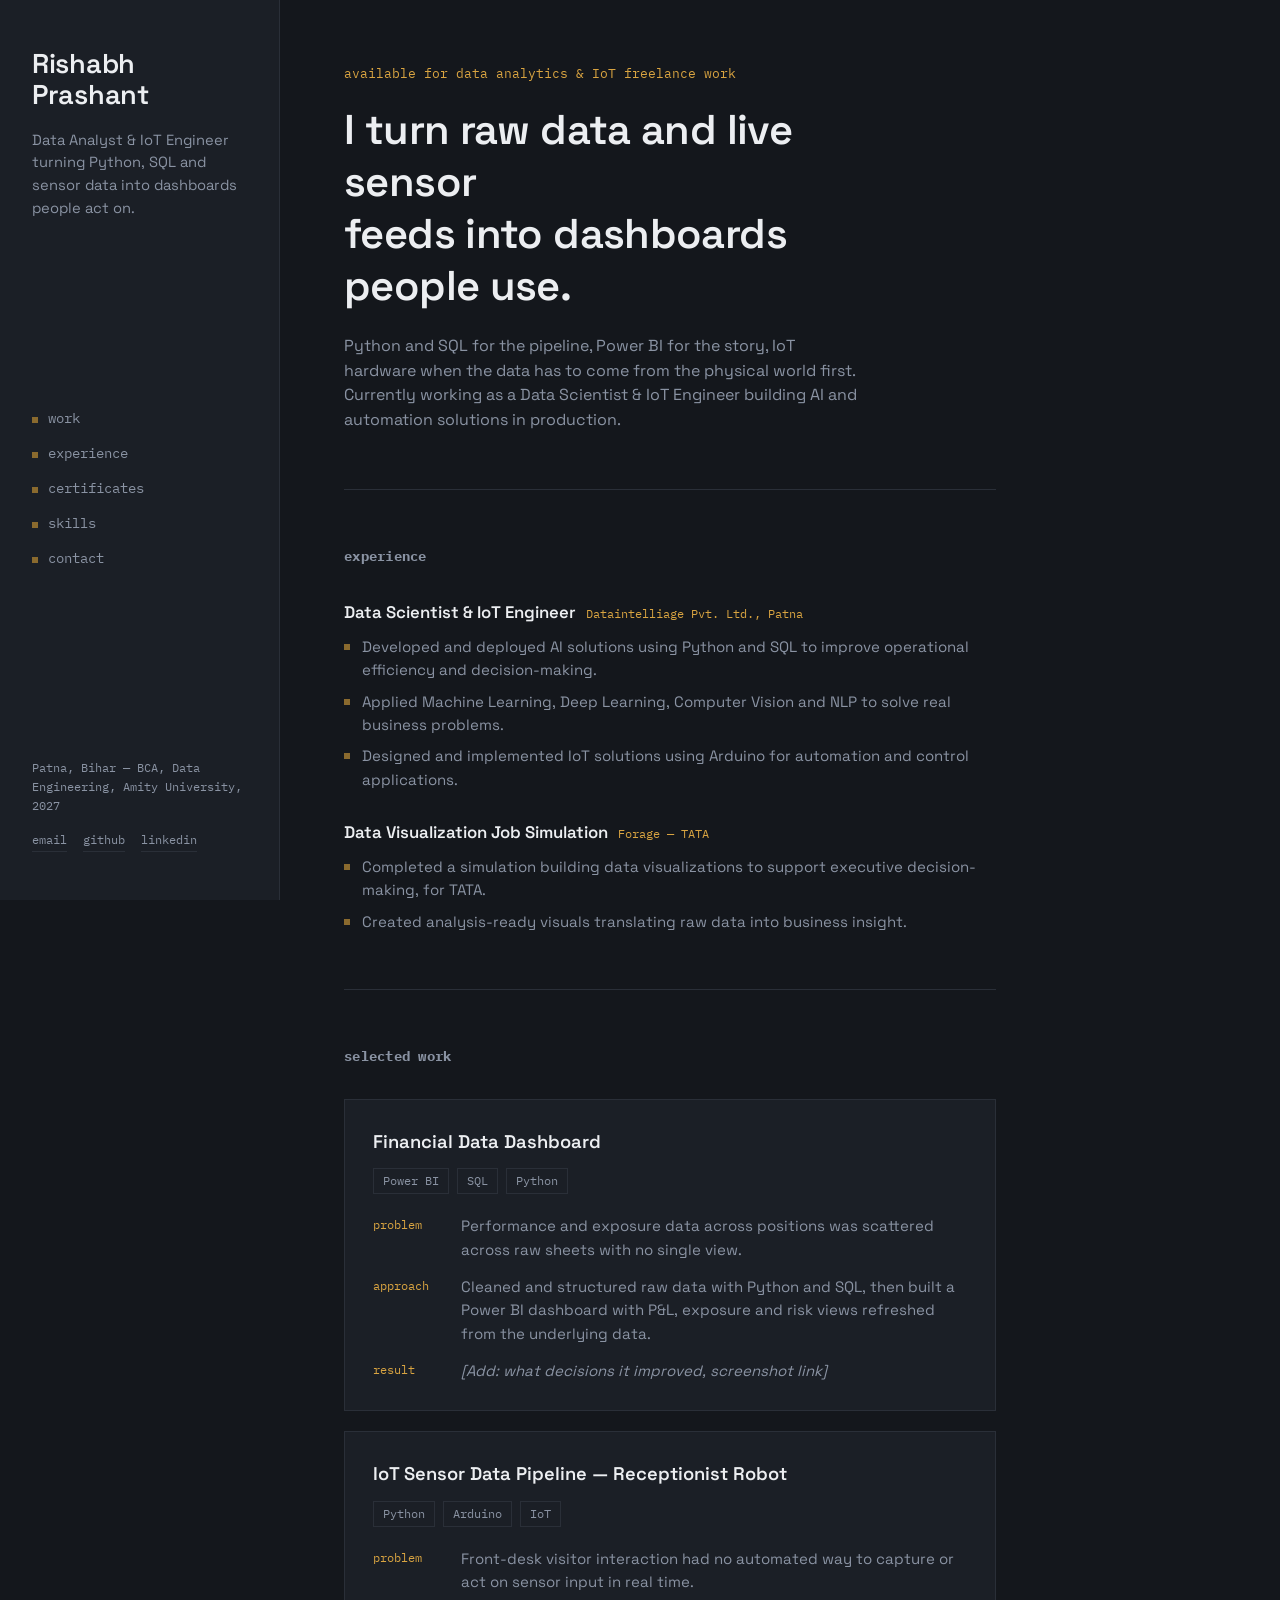
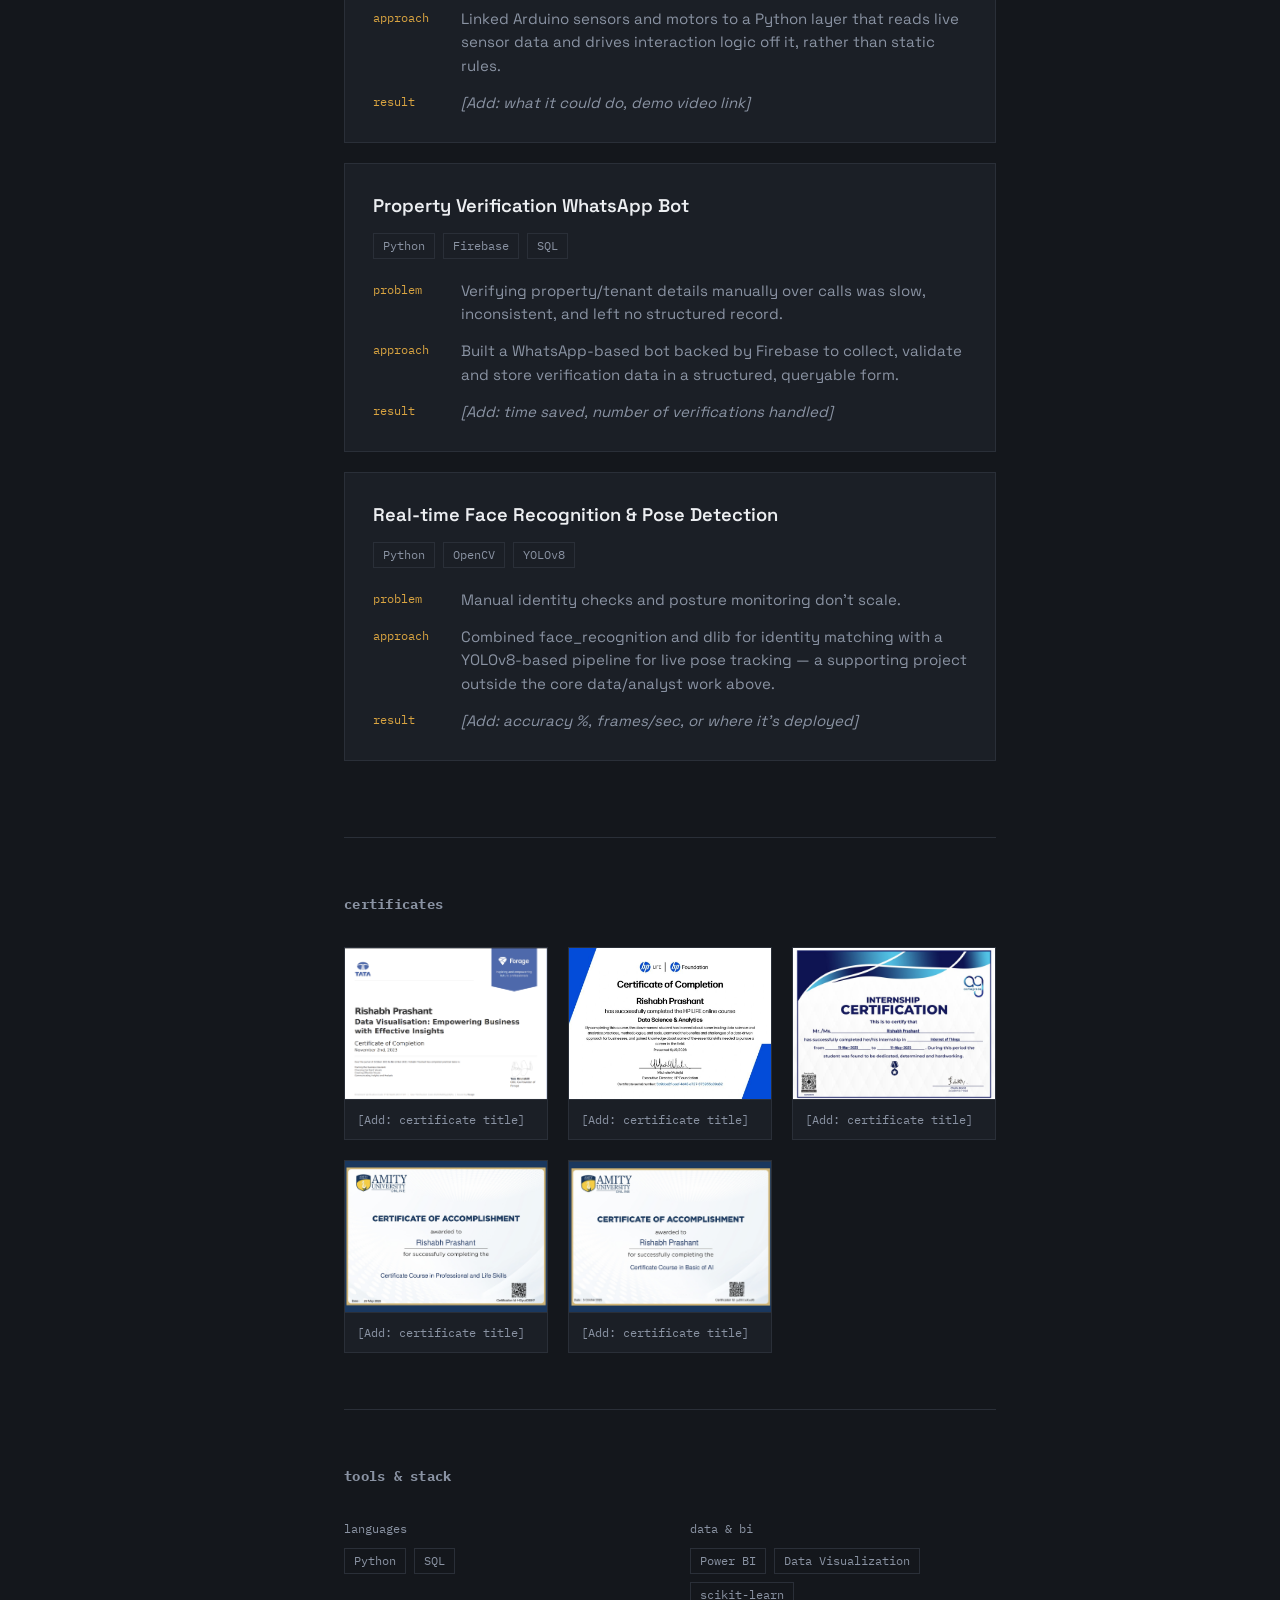
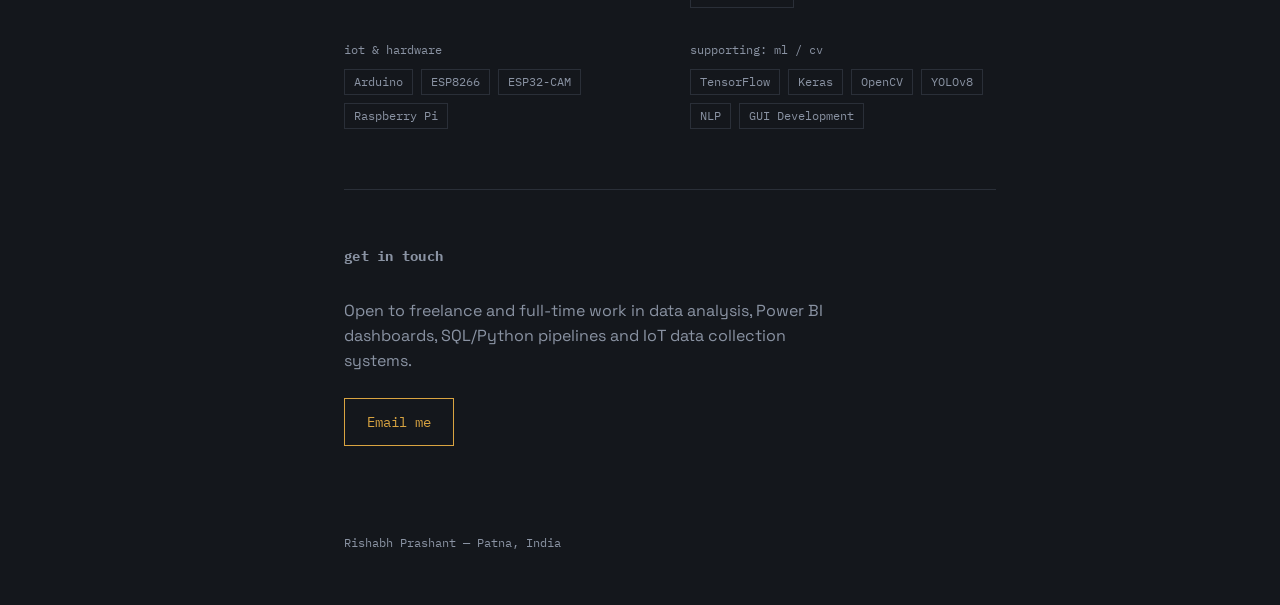
==== indexupdated.html @ 0b16043e "Add files via upload" ====
<!DOCTYPE html>
<html lang="en">
<head>
<meta charset="UTF-8">
<meta name="viewport" content="width=device-width, initial-scale=1.0">
<title>Rishabh Prashant — Data Analyst | Python, SQL, Power BI, IoT</title>
<link rel="preconnect" href="https://fonts.googleapis.com">
<link href="https://fonts.googleapis.com/css2?family=Space+Grotesk:wght@400;500;600;700&family=IBM+Plex+Mono:wght@400;500&display=swap" rel="stylesheet">
<link rel="stylesheet" href="style.css">
</head>
<body>

<!--
  ============================================================
  HOW THIS FILE IS ORGANIZED (read this once):

  1. SIDEBAR         -> your name, tagline, contact links, resume
  2. HERO             -> the big intro line
  3. EXPERIENCE       -> your work history (from resume)
  4. WORK / PROJECTS  -> project case studies
  5. CERTIFICATES     -> image gallery, 5 slots ready to use
  6. SKILLS           -> your tool/skill tags
  7. CONTACT          -> final CTA

  Every section below has a comment starting with the word EDIT.
  Look for "EDIT:" comments to find exactly what to change
  yourself (text, links, new images) without touching layout code.
  ============================================================
-->

<button class="nav-toggle" id="navToggle" aria-label="Toggle navigation">☰</button>

<!-- ================= 1. SIDEBAR ================= -->
<aside class="sidebar" id="sidebar">
  <div class="sidebar-top">
    <!-- EDIT: your name -->
    <h1 class="name">Rishabh<br>Prashant</h1>
    <!-- EDIT: one-line tagline, keep it short -->
    <p class="tagline">Data Analyst &amp; IoT Engineer turning Python, SQL and sensor data into dashboards people act on.</p>
  </div>

  <nav class="side-nav">
    <a href="#work">work</a>
    <a href="#experience">experience</a>
    <a href="#certificates">certificates</a>
    <a href="#skills">skills</a>
    <a href="#contact">contact</a>
  </nav>

  <div class="sidebar-bottom">
    <!-- EDIT: location / education line -->
    <p class="loc">Patna, Bihar — BCA, Data Engineering, Amity University, 2027</p>
    <!-- EDIT: contact links. Replace the email/github/linkedin values only -->
    <div class="social-row">
      <a href="mailto:rishabhprashant26@gmail.com">email</a>
      <a href="https://github.com/rishabhprashant26" target="_blank" rel="noopener">github</a>
      <a href="https://linkedin.com/in/rishabh-prashant-b7571429a" target="_blank" rel="noopener">linkedin</a>
    </div>
    <!-- EDIT: if you upload your resume PDF into the repo (e.g. as resume.pdf),
         uncomment the line below and it will show a resume download link -->
    <!-- <a class="resume-link" href="resume.pdf" target="_blank">download resume</a> -->
  </div>
</aside>

<main class="content">

  <!-- ================= 2. HERO ================= -->
  <section class="hero" id="top">
    <p class="hero-eyebrow">available for data analytics &amp; IoT freelance work</p>
    <!-- EDIT: main headline -->
    <h2 class="hero-line">I turn raw data and live sensor<br>feeds into dashboards people use.</h2>
    <p class="hero-sub">Python and SQL for the pipeline, Power BI for the story, IoT hardware when the data has to come from the physical world first. Currently working as a Data Scientist &amp; IoT Engineer building AI and automation solutions in production.</p>
  </section>

  <!-- ================= 3. EXPERIENCE ================= -->
  <!-- EDIT: this whole section is pulled from your resume. Update wording, dates
       or add a new job by copying one .exp-item block and changing its content. -->
  <section class="section" id="experience">
    <h3 class="section-heading">experience</h3>

    <article class="exp-item">
      <div class="exp-head">
        <h4>Data Scientist &amp; IoT Engineer</h4>
        <span class="exp-org">Dataintelliage Pvt. Ltd., Patna</span>
      </div>
      <ul class="exp-list">
        <li>Developed and deployed AI solutions using Python and SQL to improve operational efficiency and decision-making.</li>
        <li>Applied Machine Learning, Deep Learning, Computer Vision and NLP to solve real business problems.</li>
        <li>Designed and implemented IoT solutions using Arduino for automation and control applications.</li>
      </ul>
    </article>

    <article class="exp-item">
      <div class="exp-head">
        <h4>Data Visualization Job Simulation</h4>
        <span class="exp-org">Forage — TATA</span>
      </div>
      <ul class="exp-list">
        <li>Completed a simulation building data visualizations to support executive decision-making, for TATA.</li>
        <li>Created analysis-ready visuals translating raw data into business insight.</li>
      </ul>
    </article>
  </section>

  <!-- ================= 4. WORK / PROJECTS ================= -->
  <section class="section" id="work">
    <h3 class="section-heading">selected work</h3>

    <!-- EDIT: each project below follows problem / approach / result.
         Replace the [Add: ...] lines with real numbers or outcomes. -->

    <article class="project">
      <div class="project-head">
        <h4>Financial Data Dashboard</h4>
        <div class="tag-row">
          <span class="tag">Power BI</span><span class="tag">SQL</span><span class="tag">Python</span>
        </div>
      </div>
      <div class="project-body">
        <div class="pblock"><span class="plabel">problem</span><p>Performance and exposure data across positions was scattered across raw sheets with no single view.</p></div>
        <div class="pblock"><span class="plabel">approach</span><p>Cleaned and structured raw data with Python and SQL, then built a Power BI dashboard with P&amp;L, exposure and risk views refreshed from the underlying data.</p></div>
        <div class="pblock"><span class="plabel">result</span><p class="editable">[Add: what decisions it improved, screenshot link]</p></div>
      </div>
    </article>

    <article class="project">
      <div class="project-head">
        <h4>IoT Sensor Data Pipeline — Receptionist Robot</h4>
        <div class="tag-row">
          <span class="tag">Python</span><span class="tag">Arduino</span><span class="tag">IoT</span>
        </div>
      </div>
      <div class="project-body">
        <div class="pblock"><span class="plabel">problem</span><p>Front-desk visitor interaction had no automated way to capture or act on sensor input in real time.</p></div>
        <div class="pblock"><span class="plabel">approach</span><p>Linked Arduino sensors and motors to a Python layer that reads live sensor data and drives interaction logic off it, rather than static rules.</p></div>
        <div class="pblock"><span class="plabel">result</span><p class="editable">[Add: what it could do, demo video link]</p></div>
      </div>
    </article>

    <article class="project">
      <div class="project-head">
        <h4>Property Verification WhatsApp Bot</h4>
        <div class="tag-row">
          <span class="tag">Python</span><span class="tag">Firebase</span><span class="tag">SQL</span>
        </div>
      </div>
      <div class="project-body">
        <div class="pblock"><span class="plabel">problem</span><p>Verifying property/tenant details manually over calls was slow, inconsistent, and left no structured record.</p></div>
        <div class="pblock"><span class="plabel">approach</span><p>Built a WhatsApp-based bot backed by Firebase to collect, validate and store verification data in a structured, queryable form.</p></div>
        <div class="pblock"><span class="plabel">result</span><p class="editable">[Add: time saved, number of verifications handled]</p></div>
      </div>
    </article>

    <article class="project">
      <div class="project-head">
        <h4>Real-time Face Recognition &amp; Pose Detection</h4>
        <div class="tag-row">
          <span class="tag">Python</span><span class="tag">OpenCV</span><span class="tag">YOLOv8</span>
        </div>
      </div>
      <div class="project-body">
        <div class="pblock"><span class="plabel">problem</span><p>Manual identity checks and posture monitoring don't scale.</p></div>
        <div class="pblock"><span class="plabel">approach</span><p>Combined face_recognition and dlib for identity matching with a YOLOv8-based pipeline for live pose tracking — a supporting project outside the core data/analyst work above.</p></div>
        <div class="pblock"><span class="plabel">result</span><p class="editable">[Add: accuracy %, frames/sec, or where it's deployed]</p></div>
      </div>
    </article>

  </section>

  <!-- ================= 5. CERTIFICATES ================= -->
  <!--
    EDIT THIS SECTION YOURSELF TO ADD IMAGES:
    1. Upload your certificate images into an "images" folder in this repo
       (e.g. images/cert1.png, images/cert2.png ...)
    2. Below there are 5 ready-made <figure> blocks. For each one, change:
         src="images/cert1.png"   -> your actual uploaded file name
         alt="Certificate 1"      -> a short real description
         <figcaption>...</figcaption> -> the certificate's real title
    3. To ADD MORE than 5, just copy one whole <figure class="cert-card">...</figure>
       block, paste it below the last one, and update src/alt/figcaption.
       You do not need to touch style.css — new cards will style automatically.
  -->
  <section class="section" id="certificates">
    <h3 class="section-heading">certificates</h3>
    <div class="cert-grid">

      <figure class="cert-card">
        <img src="images/cert1.png" alt="Certificate 1" loading="lazy">
        <figcaption>[Add: certificate title]</figcaption>
      </figure>

      <figure class="cert-card">
        <img src="images/cert2.png" alt="Certificate 2" loading="lazy">
        <figcaption>[Add: certificate title]</figcaption>
      </figure>

      <figure class="cert-card">
        <img src="images/cert3.png" alt="Certificate 3" loading="lazy">
        <figcaption>[Add: certificate title]</figcaption>
      </figure>

      <figure class="cert-card">
        <img src="images/cert4.png" alt="Certificate 4" loading="lazy">
        <figcaption>[Add: certificate title]</figcaption>
      </figure>

      <figure class="cert-card">
        <img src="images/cert5.png" alt="Certificate 5" loading="lazy">
        <figcaption>[Add: certificate title]</figcaption>
      </figure>

      <!-- Copy a <figure class="cert-card">...</figure> block above this line to add a 6th, 7th, etc. -->

    </div>
  </section>

  <!-- ================= 6. SKILLS ================= -->
  <section class="section" id="skills">
    <h3 class="section-heading">tools &amp; stack</h3>
    <div class="skills-grid">
      <div class="skill-group">
        <span class="skill-cat">languages</span>
        <div class="tag-row"><span class="tag">Python</span><span class="tag">SQL</span></div>
      </div>
      <div class="skill-group">
        <span class="skill-cat">data &amp; bi</span>
        <div class="tag-row"><span class="tag">Power BI</span><span class="tag">Data Visualization</span><span class="tag">scikit-learn</span></div>
      </div>
      <div class="skill-group">
        <span class="skill-cat">iot &amp; hardware</span>
        <div class="tag-row"><span class="tag">Arduino</span><span class="tag">ESP8266</span><span class="tag">ESP32-CAM</span><span class="tag">Raspberry Pi</span></div>
      </div>
      <div class="skill-group">
        <span class="skill-cat">supporting: ml / cv</span>
        <div class="tag-row"><span class="tag">TensorFlow</span><span class="tag">Keras</span><span class="tag">OpenCV</span><span class="tag">YOLOv8</span><span class="tag">NLP</span><span class="tag">GUI Development</span></div>
      </div>
    </div>
  </section>

  <!-- ================= 7. CONTACT ================= -->
  <section class="section contact" id="contact">
    <h3 class="section-heading">get in touch</h3>
    <!-- EDIT: contact blurb -->
    <p class="contact-copy">Open to freelance and full-time work in data analysis, Power BI dashboards, SQL/Python pipelines and IoT data collection systems.</p>
    <a class="cta" href="mailto:rishabhprashant26@gmail.com">Email me</a>
  </section>

  <footer class="footer">
    <p>Rishabh Prashant — Patna, India</p>
  </footer>

</main>

<script src="script.js"></script>
</body>
</html>
---- style.css ----
/*
  EDIT GUIDE:
  - Colors are all controlled from the :root block below — change --accent
    to change the theme's highlight color everywhere at once.
  - Section styles are grouped and labeled with comments (Sidebar, Hero,
    Projects, Certificates, etc.) matching the sections in index.html.
  - You should NOT need to touch this file to add images/certificates —
    that's handled in index.html. Only edit here for visual/layout changes.
*/

:root {
  --bg: #14171c;
  --bg-panel: #1b1f26;
  --border: #2a2f38;
  --text: #eceef1;
  --text-muted: #8a93a3;
  --accent: #d9a441;
  --accent-dim: #8a6a2e;
  --font-display: 'Space Grotesk', sans-serif;
  --font-mono: 'IBM Plex Mono', monospace;
}

* { box-sizing: border-box; margin: 0; padding: 0; }

html { scroll-behavior: smooth; }

body {
  background: var(--bg);
  color: var(--text);
  font-family: var(--font-display);
  line-height: 1.55;
  display: flex;
  min-height: 100vh;
}

::selection { background: var(--accent); color: #14171c; }

a { color: inherit; text-decoration: none; }

/* ---------- Sidebar ---------- */

.sidebar {
  position: fixed;
  top: 0;
  left: 0;
  width: 280px;
  height: 100vh;
  background: var(--bg-panel);
  border-right: 1px solid var(--border);
  padding: 48px 32px;
  display: flex;
  flex-direction: column;
  justify-content: space-between;
  z-index: 10;
}

.name {
  font-size: 1.7rem;
  font-weight: 600;
  line-height: 1.15;
  letter-spacing: -0.01em;
}

.tagline {
  margin-top: 18px;
  font-size: 0.92rem;
  color: var(--text-muted);
  max-width: 26ch;
}

.side-nav {
  display: flex;
  flex-direction: column;
  gap: 14px;
  font-family: var(--font-mono);
  font-size: 0.85rem;
  color: var(--text-muted);
}

.side-nav a {
  position: relative;
  width: fit-content;
  transition: color 0.15s ease;
}

.side-nav a:hover { color: var(--accent); }

.side-nav a::before {
  content: "";
  display: inline-block;
  width: 6px;
  height: 6px;
  background: var(--accent-dim);
  margin-right: 10px;
  vertical-align: middle;
}

.sidebar-bottom { font-family: var(--font-mono); font-size: 0.78rem; color: var(--text-muted); }

.loc { margin-bottom: 14px; }

.social-row { display: flex; gap: 16px; }

.social-row a { border-bottom: 1px solid var(--border); padding-bottom: 2px; }
.social-row a:hover { color: var(--accent); border-color: var(--accent); }

/* ---------- Nav toggle (mobile) ---------- */

.nav-toggle {
  display: none;
  position: fixed;
  top: 20px;
  right: 20px;
  z-index: 20;
  background: var(--bg-panel);
  border: 1px solid var(--border);
  color: var(--text);
  width: 42px;
  height: 42px;
  font-size: 1.1rem;
  cursor: pointer;
}

/* ---------- Main content ---------- */

.content {
  margin-left: 280px;
  padding: 64px 64px 40px;
  max-width: 780px;
}

.hero { padding-bottom: 56px; border-bottom: 1px solid var(--border); }

.hero-eyebrow {
  font-family: var(--font-mono);
  font-size: 0.8rem;
  color: var(--accent);
}

.hero-line {
  margin-top: 20px;
  font-size: clamp(1.7rem, 3.4vw, 2.6rem);
  font-weight: 600;
  line-height: 1.25;
  letter-spacing: -0.015em;
  max-width: 20ch;
}

.hero-sub {
  margin-top: 22px;
  color: var(--text-muted);
  max-width: 52ch;
  font-size: 1rem;
}

.section { padding: 56px 0; border-bottom: 1px solid var(--border); }

.section:last-of-type { border-bottom: none; }

.section-heading {
  font-family: var(--font-mono);
  font-size: 0.85rem;
  color: var(--text-muted);
  margin-bottom: 32px;
  letter-spacing: 0.02em;
}

/* ---------- Projects ---------- */

.project {
  border: 1px solid var(--border);
  padding: 28px;
  margin-bottom: 20px;
  background: var(--bg-panel);
}

.project-head h4 {
  font-size: 1.15rem;
  font-weight: 600;
  margin-bottom: 12px;
}

.tag-row { display: flex; flex-wrap: wrap; gap: 8px; margin-bottom: 4px; }

.tag {
  font-family: var(--font-mono);
  font-size: 0.72rem;
  color: var(--text-muted);
  border: 1px solid var(--border);
  padding: 3px 9px;
}

.project-body { margin-top: 20px; display: flex; flex-direction: column; gap: 14px; }

.pblock { display: flex; gap: 16px; }

.plabel {
  font-family: var(--font-mono);
  font-size: 0.72rem;
  color: var(--accent);
  min-width: 72px;
  padding-top: 2px;
  flex-shrink: 0;
}

.pblock p { color: var(--text-muted); font-size: 0.94rem; }

.editable { color: var(--accent-dim); font-style: italic; }

/* ---------- Skills ---------- */

.skills-grid {
  display: grid;
  grid-template-columns: 1fr 1fr;
  gap: 28px 40px;
}

.skill-group { display: flex; flex-direction: column; gap: 10px; }

.skill-cat {
  font-family: var(--font-mono);
  font-size: 0.78rem;
  color: var(--text-muted);
}

/* ---------- Experience ---------- */
/* EDIT: only if you want to change spacing/appearance — text edits happen in index.html */

.exp-item { margin-bottom: 28px; }

.exp-item:last-child { margin-bottom: 0; }

.exp-head {
  display: flex;
  flex-wrap: wrap;
  align-items: baseline;
  gap: 10px;
  margin-bottom: 10px;
}

.exp-head h4 { font-size: 1.05rem; font-weight: 600; }

.exp-org {
  font-family: var(--font-mono);
  font-size: 0.78rem;
  color: var(--accent);
}

.exp-list { list-style: none; display: flex; flex-direction: column; gap: 8px; }

.exp-list li {
  color: var(--text-muted);
  font-size: 0.94rem;
  padding-left: 18px;
  position: relative;
}

.exp-list li::before {
  content: "";
  position: absolute;
  left: 0;
  top: 9px;
  width: 6px;
  height: 6px;
  background: var(--accent-dim);
}

/* ---------- Certificates ---------- */
/* EDIT: this styles ALL .cert-card figures automatically — new ones you add
   in index.html will look right without touching this file. */

.cert-grid {
  display: grid;
  grid-template-columns: repeat(auto-fill, minmax(200px, 1fr));
  gap: 20px;
}

.cert-card {
  border: 1px solid var(--border);
  background: var(--bg-panel);
  overflow: hidden;
}

.cert-card img {
  display: block;
  width: 100%;
  aspect-ratio: 4 / 3;
  object-fit: cover;
  border-bottom: 1px solid var(--border);
  background: var(--bg);
}

.cert-card figcaption {
  font-family: var(--font-mono);
  font-size: 0.78rem;
  color: var(--text-muted);
  padding: 10px 12px;
}

/* ---------- Resume link ---------- */

.resume-link {
  display: inline-block;
  margin-top: 14px;
  font-family: var(--font-mono);
  font-size: 0.78rem;
  color: var(--accent);
  border-bottom: 1px solid var(--accent-dim);
}

/* ---------- Contact ---------- */

.contact-copy { color: var(--text-muted); margin-bottom: 24px; max-width: 50ch; }

.cta {
  display: inline-block;
  font-family: var(--font-mono);
  font-size: 0.9rem;
  border: 1px solid var(--accent);
  color: var(--accent);
  padding: 12px 22px;
  transition: background 0.15s ease, color 0.15s ease;
}

.cta:hover { background: var(--accent); color: #14171c; }

.footer {
  padding: 32px 0 12px;
  font-family: var(--font-mono);
  font-size: 0.75rem;
  color: var(--text-muted);
}

/* ---------- Responsive ---------- */

@media (max-width: 880px) {
  .sidebar {
    transform: translateX(-100%);
    transition: transform 0.2s ease;
    width: 240px;
  }

  .sidebar.open { transform: translateX(0); }

  .nav-toggle { display: block; }

  .content { margin-left: 0; padding: 88px 24px 40px; }

  .skills-grid { grid-template-columns: 1fr; }

  .pblock { flex-direction: column; gap: 4px; }
}
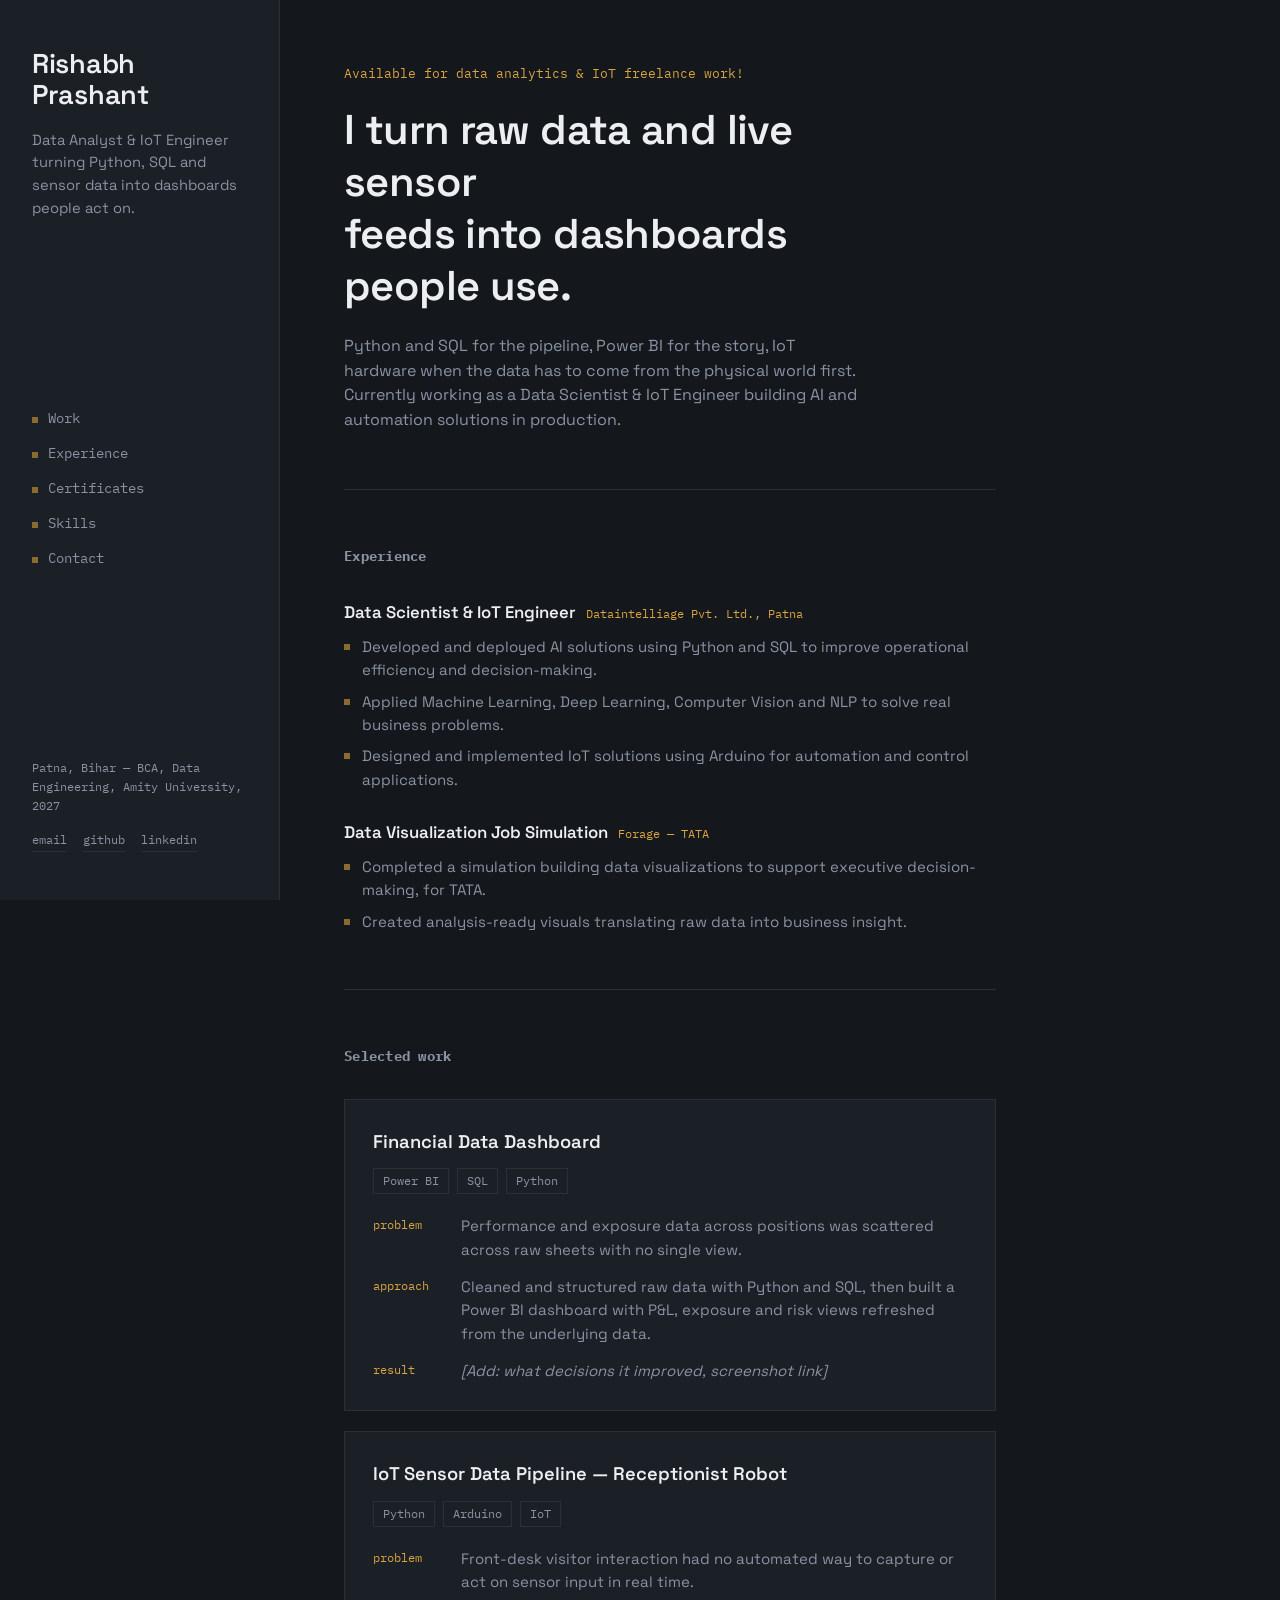
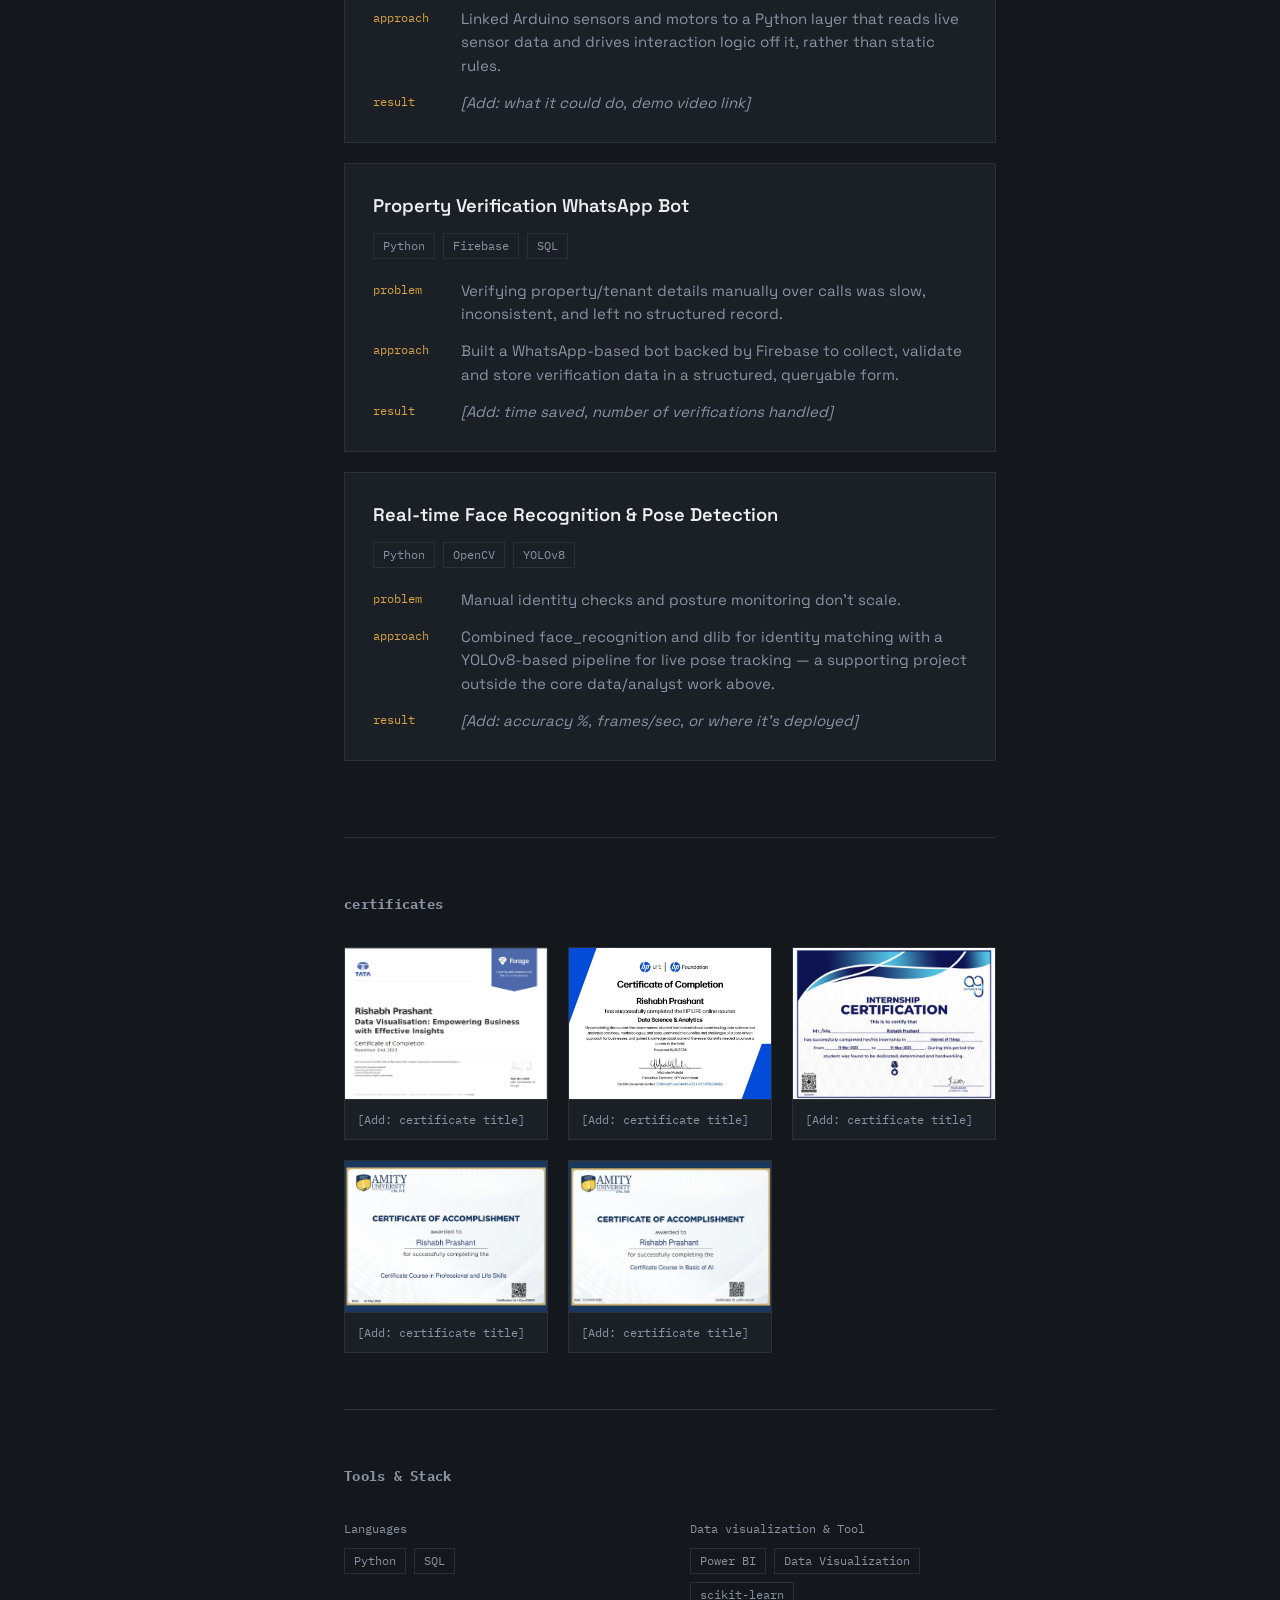
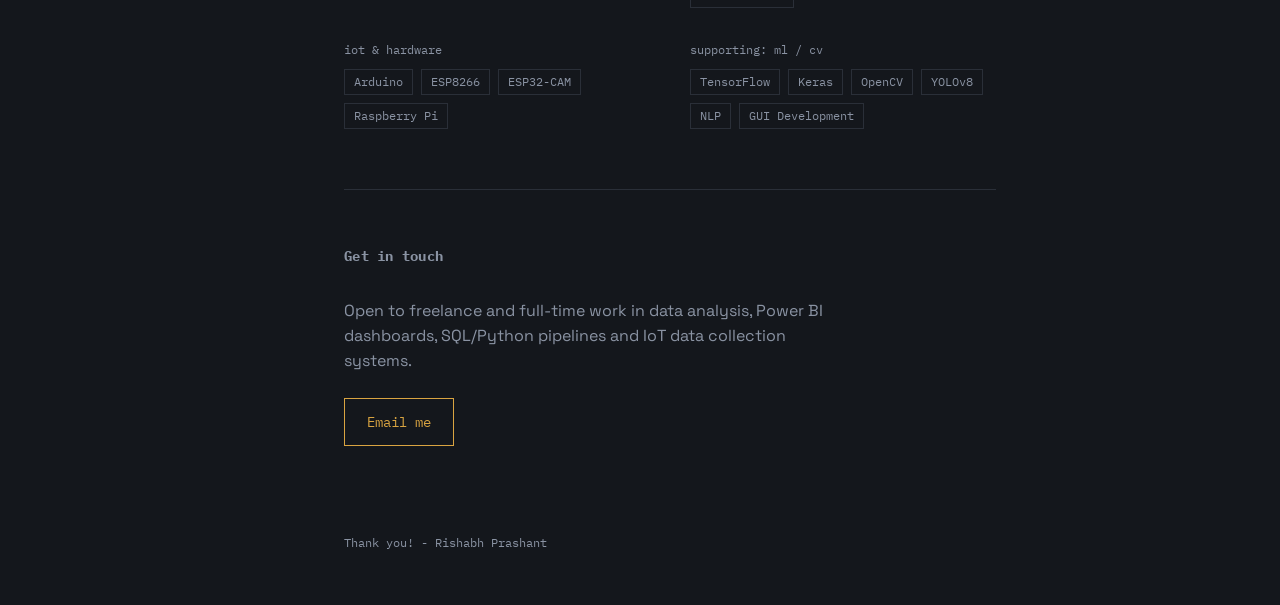
==== commit 898fbd01: "Update indexupdated.html" ====
--- a/indexupdated.html
+++ b/indexupdated.html
@@ -40,11 +40,11 @@
   </div>
 
   <nav class="side-nav">
-    <a href="#work">work</a>
-    <a href="#experience">experience</a>
-    <a href="#certificates">certificates</a>
-    <a href="#skills">skills</a>
-    <a href="#contact">contact</a>
+    <a href="#work">Work</a>
+    <a href="#experience">Experience</a>
+    <a href="#certificates">Certificates</a>
+    <a href="#skills">Skills</a>
+    <a href="#contact">Contact</a>
   </nav>
 
   <div class="sidebar-bottom">
@@ -52,7 +52,7 @@
     <p class="loc">Patna, Bihar — BCA, Data Engineering, Amity University, 2027</p>
     <!-- EDIT: contact links. Replace the email/github/linkedin values only -->
     <div class="social-row">
-      <a href="mailto:rishabhprashant26@gmail.com">email</a>
+      <a href="rishabhprashant26@gmail.com">email</a>
       <a href="https://github.com/rishabhprashant26" target="_blank" rel="noopener">github</a>
       <a href="https://linkedin.com/in/rishabh-prashant-b7571429a" target="_blank" rel="noopener">linkedin</a>
     </div>
@@ -66,7 +66,7 @@
 
   <!-- ================= 2. HERO ================= -->
   <section class="hero" id="top">
-    <p class="hero-eyebrow">available for data analytics &amp; IoT freelance work</p>
+    <p class="hero-eyebrow">Available for data analytics &amp; IoT freelance work!</p>
     <!-- EDIT: main headline -->
     <h2 class="hero-line">I turn raw data and live sensor<br>feeds into dashboards people use.</h2>
     <p class="hero-sub">Python and SQL for the pipeline, Power BI for the story, IoT hardware when the data has to come from the physical world first. Currently working as a Data Scientist &amp; IoT Engineer building AI and automation solutions in production.</p>
@@ -76,7 +76,7 @@
   <!-- EDIT: this whole section is pulled from your resume. Update wording, dates
        or add a new job by copying one .exp-item block and changing its content. -->
   <section class="section" id="experience">
-    <h3 class="section-heading">experience</h3>
+    <h3 class="section-heading">Experience</h3>
 
     <article class="exp-item">
       <div class="exp-head">
@@ -104,7 +104,7 @@
 
   <!-- ================= 4. WORK / PROJECTS ================= -->
   <section class="section" id="work">
-    <h3 class="section-heading">selected work</h3>
+    <h3 class="section-heading">Selected work</h3>
 
     <!-- EDIT: each project below follows problem / approach / result.
          Replace the [Add: ...] lines with real numbers or outcomes. -->
@@ -216,14 +216,14 @@
 
   <!-- ================= 6. SKILLS ================= -->
   <section class="section" id="skills">
-    <h3 class="section-heading">tools &amp; stack</h3>
+    <h3 class="section-heading">Tools &amp; Stack</h3>
     <div class="skills-grid">
       <div class="skill-group">
-        <span class="skill-cat">languages</span>
+        <span class="skill-cat">Languages</span>
         <div class="tag-row"><span class="tag">Python</span><span class="tag">SQL</span></div>
       </div>
       <div class="skill-group">
-        <span class="skill-cat">data &amp; bi</span>
+        <span class="skill-cat">Data visualization &amp; Tool</span>
         <div class="tag-row"><span class="tag">Power BI</span><span class="tag">Data Visualization</span><span class="tag">scikit-learn</span></div>
       </div>
       <div class="skill-group">
@@ -239,14 +239,14 @@
 
   <!-- ================= 7. CONTACT ================= -->
   <section class="section contact" id="contact">
-    <h3 class="section-heading">get in touch</h3>
+    <h3 class="section-heading">Get in touch</h3>
     <!-- EDIT: contact blurb -->
     <p class="contact-copy">Open to freelance and full-time work in data analysis, Power BI dashboards, SQL/Python pipelines and IoT data collection systems.</p>
-    <a class="cta" href="mailto:rishabhprashant26@gmail.com">Email me</a>
+    <a class="cta" href="rishabhprashant26@gmail.com">Email me</a>
   </section>
 
   <footer class="footer">
-    <p>Rishabh Prashant — Patna, India</p>
+    <p>Thank you! - Rishabh Prashant</p>
   </footer>
 
 </main>
